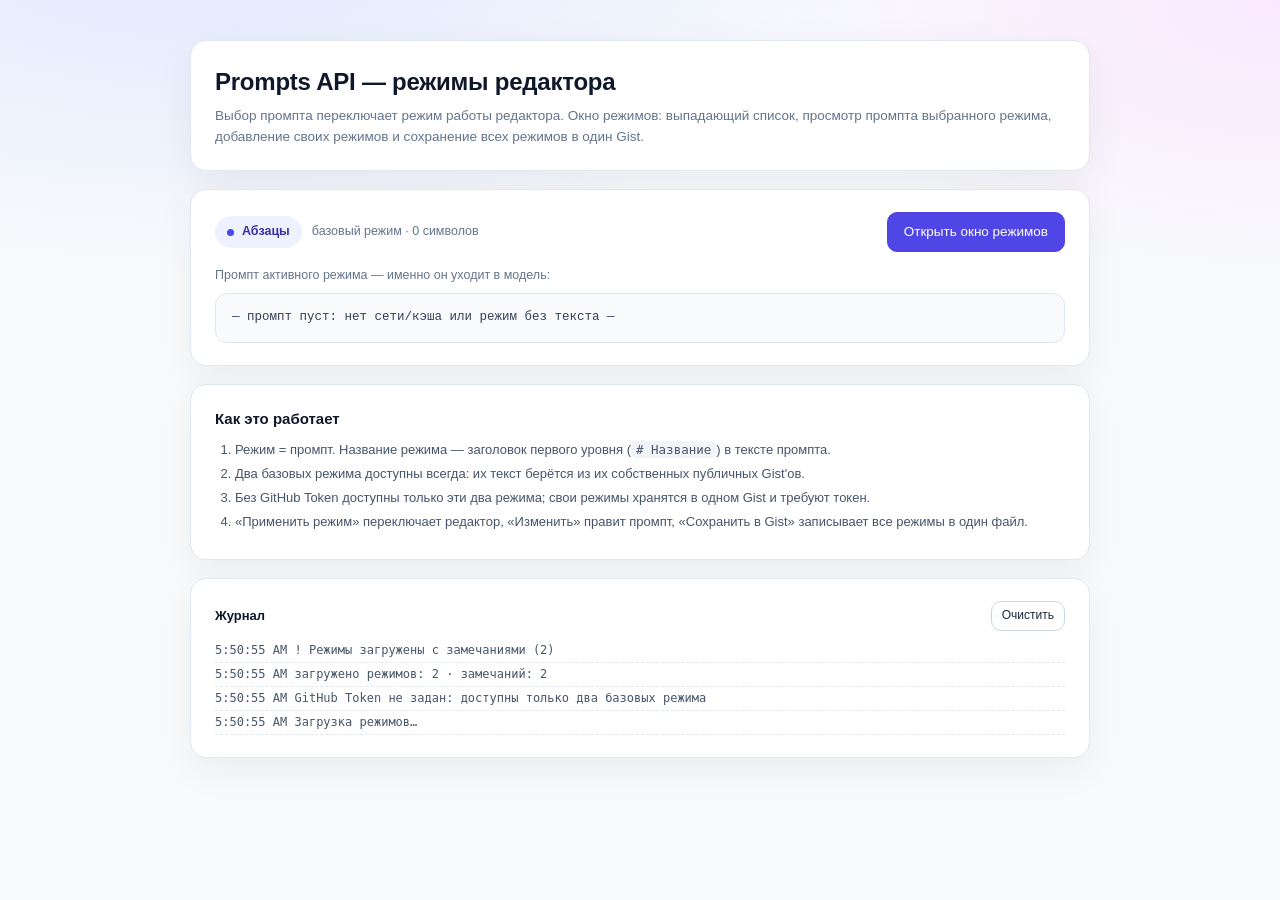
==== prompts.html @ aab11e77 "feat(prompts): режимы редакторов вынесены в prompts-api.js - prompts-api.js: все режимы в одном Gist" ====
<!DOCTYPE html>
<html lang="ru">
<head>
    <meta charset="UTF-8">
    <meta name="viewport" content="width=device-width, initial-scale=1.0">
    <title>Prompts API — режимы редактора</title>
    <style>
        :root { color-scheme: light; }
        * { box-sizing: border-box; }
        body {
            margin: 0; min-height: 100vh; padding: 40px 20px;
            background: radial-gradient(1200px 600px at 15% -10%, #e0e7ff 0%, transparent 60%),
                        radial-gradient(900px 500px at 100% 0%, #fae8ff 0%, transparent 55%), #f8fafc;
            color: #0f172a;
            font: 15px/1.55 -apple-system, "Segoe UI", Roboto, "Helvetica Neue", Arial, sans-serif;
        }
        .wrap { max-width: 900px; margin: 0 auto; display: flex; flex-direction: column; gap: 18px; }
        .card { background: #fff; border: 1px solid #e2e8f0; border-radius: 16px; padding: 22px 24px; box-shadow: 0 12px 40px rgba(15,23,42,.06); }
        h1 { margin: 0 0 6px; font-size: 24px; letter-spacing: -.01em; }
        .sub { margin: 0; color: #64748b; font-size: 13.5px; }
        .row { display: flex; gap: 10px; align-items: center; flex-wrap: wrap; }
        .chip { display: inline-flex; align-items: center; gap: 8px; padding: 6px 12px; border-radius: 999px; background: #eef2ff; color: #3730a3; font-size: 12.5px; font-weight: 600; }
        .chip .dot { width: 7px; height: 7px; border-radius: 50%; background: #4f46e5; }
        button {
            height: 40px; padding: 0 16px; border: 1px solid #cbd5e1; border-radius: 10px; background: #fff;
            color: #1e293b; font: inherit; font-size: 13.5px; font-weight: 500; cursor: pointer;
        }
        button:hover { background: #f8fafc; }
        button.primary { background: #4f46e5; border-color: #4f46e5; color: #fff; }
        button.primary:hover { background: #4338ca; }
        .meta { color: #64748b; font-size: 12.5px; }
        pre { margin: 0; max-height: 320px; overflow: auto; padding: 14px 16px; border: 1px solid #e2e8f0; border-radius: 12px; background: #f8fafc; color: #334155;
              font: 12.5px/1.55 ui-monospace, SFMono-Regular, Consolas, "Liberation Mono", monospace; white-space: pre-wrap; word-break: break-word; }
        ol { margin: 10px 0 0; padding-left: 20px; color: #475569; font-size: 13px; }
        ol li { margin: 4px 0; }
        code { background: #f1f5f9; padding: 1px 5px; border-radius: 5px; font-size: 12.5px; }
        .log { font: 12px/1.6 ui-monospace, Consolas, monospace; color: #475569; max-height: 180px; overflow: auto; }
        .log div { border-bottom: 1px dashed #e2e8f0; padding: 2px 0; }
    </style>
</head>
<body>
<div class="wrap">

    <div class="card">
        <h1>Prompts API — режимы редактора</h1>
        <p class="sub">Выбор промпта переключает режим работы редактора. Окно режимов: выпадающий список,
            просмотр промпта выбранного режима, добавление своих режимов и сохранение всех режимов в один Gist.</p>
    </div>

    <div class="card">
        <div class="row" style="justify-content: space-between;">
            <div class="row">
                <span class="chip"><span class="dot"></span><span id="modeName">режим не выбран</span></span>
                <span class="meta" id="modeMeta"></span>
            </div>
            <button type="button" class="primary" id="btnOpen">Открыть окно режимов</button>
        </div>
        <div class="row" style="margin: 14px 0 8px;">
            <span class="meta">Промпт активного режима — именно он уходит в модель:</span>
        </div>
        <pre id="activePrompt">—</pre>
    </div>

    <div class="card">
        <h2 style="margin: 0 0 4px; font-size: 15px;">Как это работает</h2>
        <ol>
            <li>Режим = промпт. Название режима — заголовок первого уровня (<code># Название</code>) в тексте промпта.</li>
            <li>Два базовых режима доступны всегда: их текст берётся из их собственных публичных Gist'ов.</li>
            <li>Без GitHub Token доступны только эти два режима; свои режимы хранятся в одном Gist и требуют токен.</li>
            <li>«Применить режим» переключает редактор, «Изменить» правит промпт, «Сохранить в Gist» записывает все режимы в один файл.</li>
        </ol>
    </div>

    <div class="card">
        <div class="row" style="justify-content: space-between; margin-bottom: 8px;">
            <strong style="font-size: 13px;">Журнал</strong>
            <button type="button" id="btnClear" style="height: 30px; padding: 0 10px; font-size: 12px;">Очистить</button>
        </div>
        <div class="log" id="log"></div>
    </div>

</div>

<script src="prompts-api.js"></script>
<script>
    const logBox = document.getElementById('log');
    function log(message) {
        const row = document.createElement('div');
        row.textContent = new Date().toLocaleTimeString() + '  ' + message;
        logBox.prepend(row);
    }

    const prompts = PromptsApi.create({
        preset: 'rt_v2',
        storagePrefix: 'promptsApiDemo',
        dialogTitle: 'Режим работы редактора RE:AD',
    });

    function renderActive() {
        const prompt = prompts.getActivePrompt();
        document.getElementById('modeName').textContent = prompt ? prompt.name : 'режим не выбран';
        document.getElementById('modeMeta').textContent = prompt
            ? (prompt.builtin ? 'базовый режим' : 'из Gist') + ' · ' + prompt.chars + ' символов'
            : '';
        document.getElementById('activePrompt').textContent = prompt && prompt.text
            ? prompt.text
            : '— промпт пуст: нет сети/кэша или режим без текста —';
    }

    prompts.on('mode-change', mode => {
        renderActive();
        log('режим переключён: ' + mode.name);
    });
    prompts.on('load', e => log('загружено режимов: ' + e.modes.length + (e.errors.length ? ' · замечаний: ' + e.errors.length : '')));
    prompts.on('save', e => log('сохранено в Gist: ' + e.gistUrl + ' (' + e.count + ' режимов)'));
    prompts.on('status', e => log((e.error ? '! ' : '') + e.message));
    prompts.on('token-change', e => log('токен: ' + (e.has ? 'задан' : 'удалён')));

    document.getElementById('btnOpen').addEventListener('click', () => prompts.openDialog());
    document.getElementById('btnClear').addEventListener('click', () => { logBox.innerHTML = ''; });

    prompts.load().then(renderActive).catch(e => log('ошибка загрузки: ' + e.message));
</script>
</body>
</html>
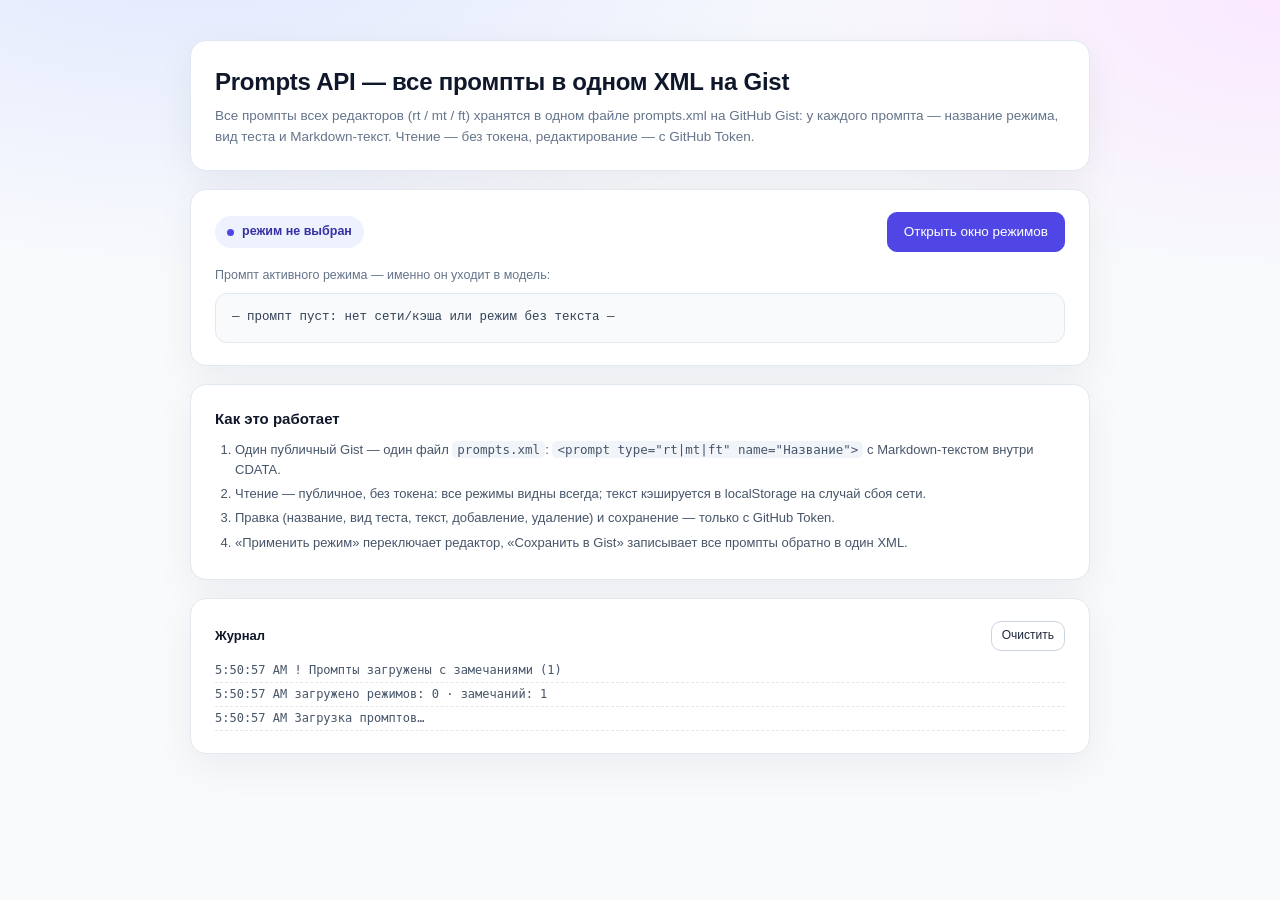
==== commit aed1f11b: "Все промпты в одном XML на GitHub Gist (prompts-api v2) - Один публичный файл prompts.xml в gist 2f9" ====
--- a/prompts.html
+++ b/prompts.html
@@ -42,9 +42,9 @@
 <div class="wrap">
 
     <div class="card">
-        <h1>Prompts API — режимы редактора</h1>
-        <p class="sub">Выбор промпта переключает режим работы редактора. Окно режимов: выпадающий список,
-            просмотр промпта выбранного режима, добавление своих режимов и сохранение всех режимов в один Gist.</p>
+        <h1>Prompts API — все промпты в одном XML на Gist</h1>
+        <p class="sub">Все промпты всех редакторов (rt / mt / ft) хранятся в одном файле prompts.xml на GitHub Gist:
+            у каждого промпта — название режима, вид теста и Markdown-текст. Чтение — без токена, редактирование — с GitHub Token.</p>
     </div>
 
     <div class="card">
@@ -64,10 +64,10 @@
     <div class="card">
         <h2 style="margin: 0 0 4px; font-size: 15px;">Как это работает</h2>
         <ol>
-            <li>Режим = промпт. Название режима — заголовок первого уровня (<code># Название</code>) в тексте промпта.</li>
-            <li>Два базовых режима доступны всегда: их текст берётся из их собственных публичных Gist'ов.</li>
-            <li>Без GitHub Token доступны только эти два режима; свои режимы хранятся в одном Gist и требуют токен.</li>
-            <li>«Применить режим» переключает редактор, «Изменить» правит промпт, «Сохранить в Gist» записывает все режимы в один файл.</li>
+            <li>Один публичный Gist — один файл <code>prompts.xml</code>: <code>&lt;prompt type="rt|mt|ft" name="Название"&gt;</code> с Markdown-текстом внутри CDATA.</li>
+            <li>Чтение — публичное, без токена: все режимы видны всегда; текст кэшируется в localStorage на случай сбоя сети.</li>
+            <li>Правка (название, вид теста, текст, добавление, удаление) и сохранение — только с GitHub Token.</li>
+            <li>«Применить режим» переключает редактор, «Сохранить в Gist» записывает все промпты обратно в один XML.</li>
         </ol>
     </div>
 
@@ -91,16 +91,15 @@
     }
 
     const prompts = PromptsApi.create({
-        preset: 'rt_v2',
         storagePrefix: 'promptsApiDemo',
-        dialogTitle: 'Режим работы редактора RE:AD',
+        dialogTitle: 'Режимы редактора (все виды тестов)',
     });
 
     function renderActive() {
         const prompt = prompts.getActivePrompt();
         document.getElementById('modeName').textContent = prompt ? prompt.name : 'режим не выбран';
         document.getElementById('modeMeta').textContent = prompt
-            ? (prompt.builtin ? 'базовый режим' : 'из Gist') + ' · ' + prompt.chars + ' символов'
+            ? (prompt.type ? (PromptsApi.TYPE_LABELS[prompt.type] || prompt.type) + ' · ' : '') + prompt.chars + ' символов'
             : '';
         document.getElementById('activePrompt').textContent = prompt && prompt.text
             ? prompt.text
